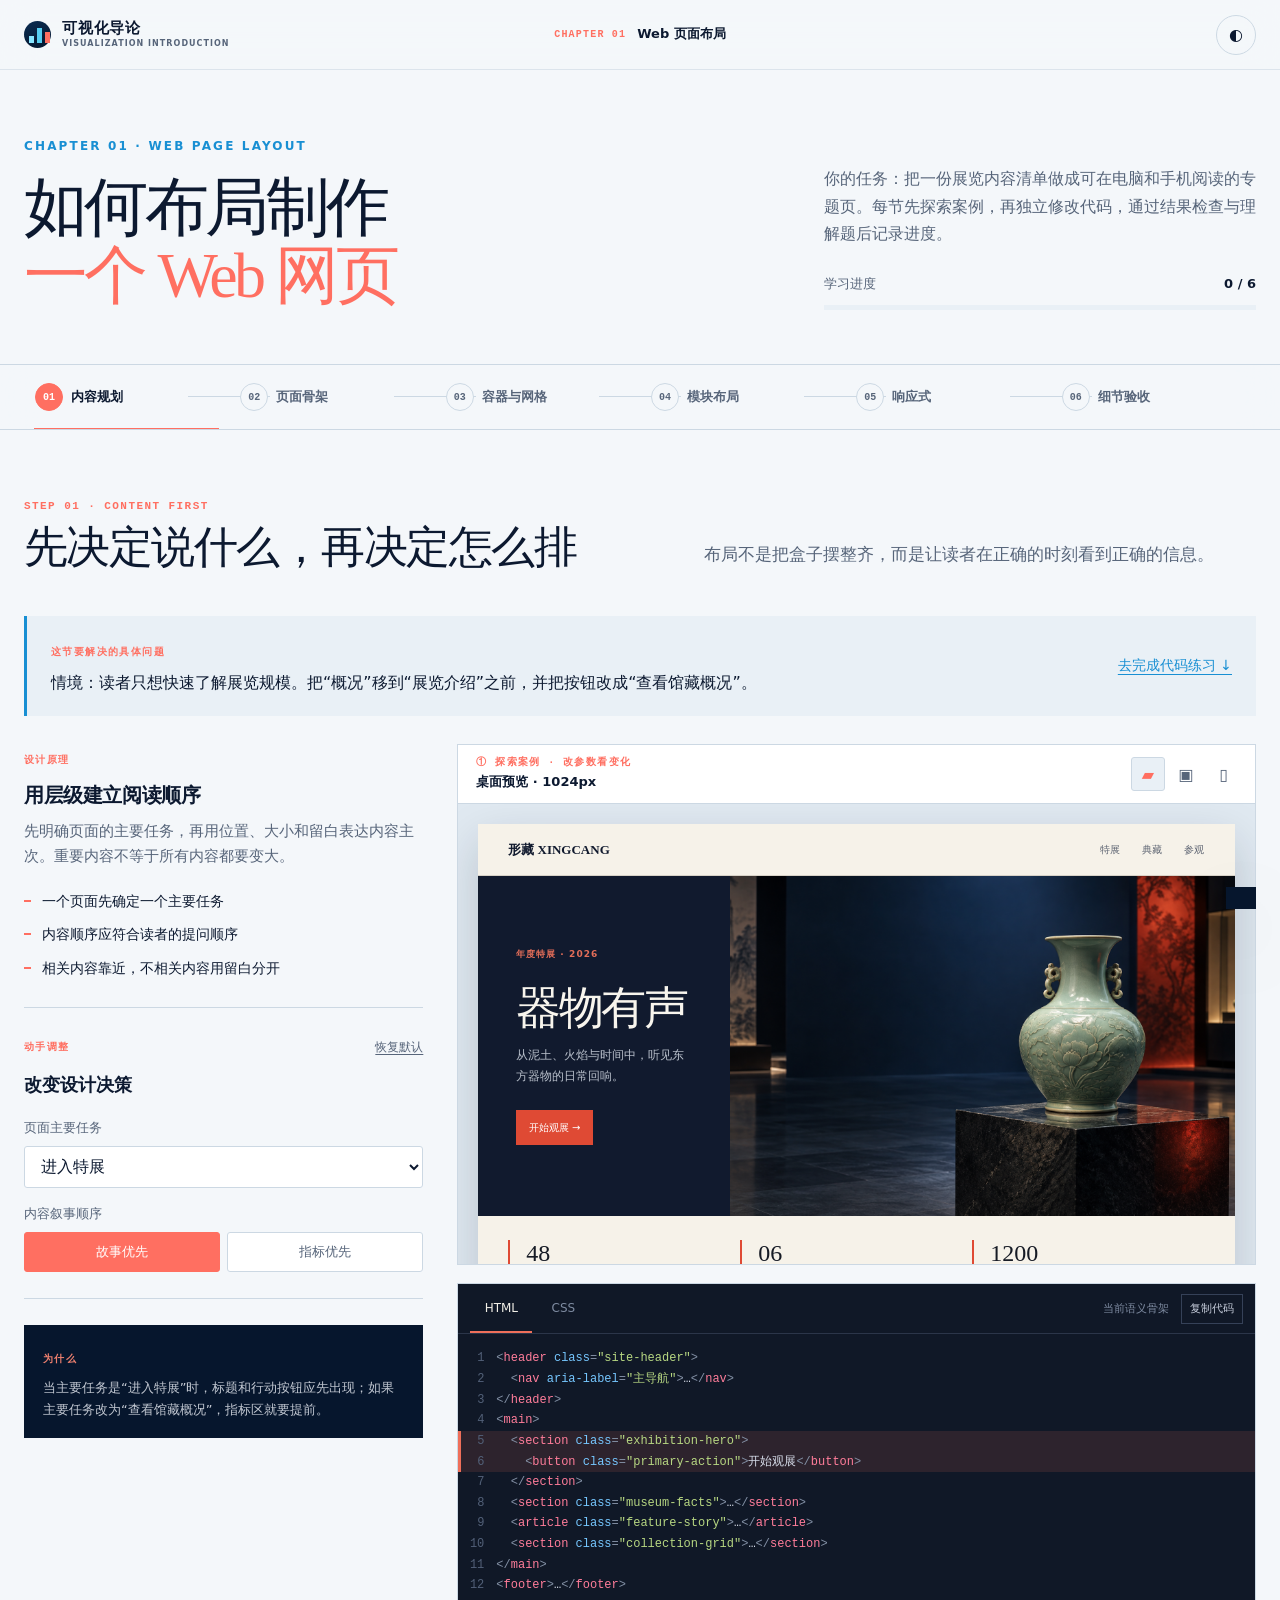
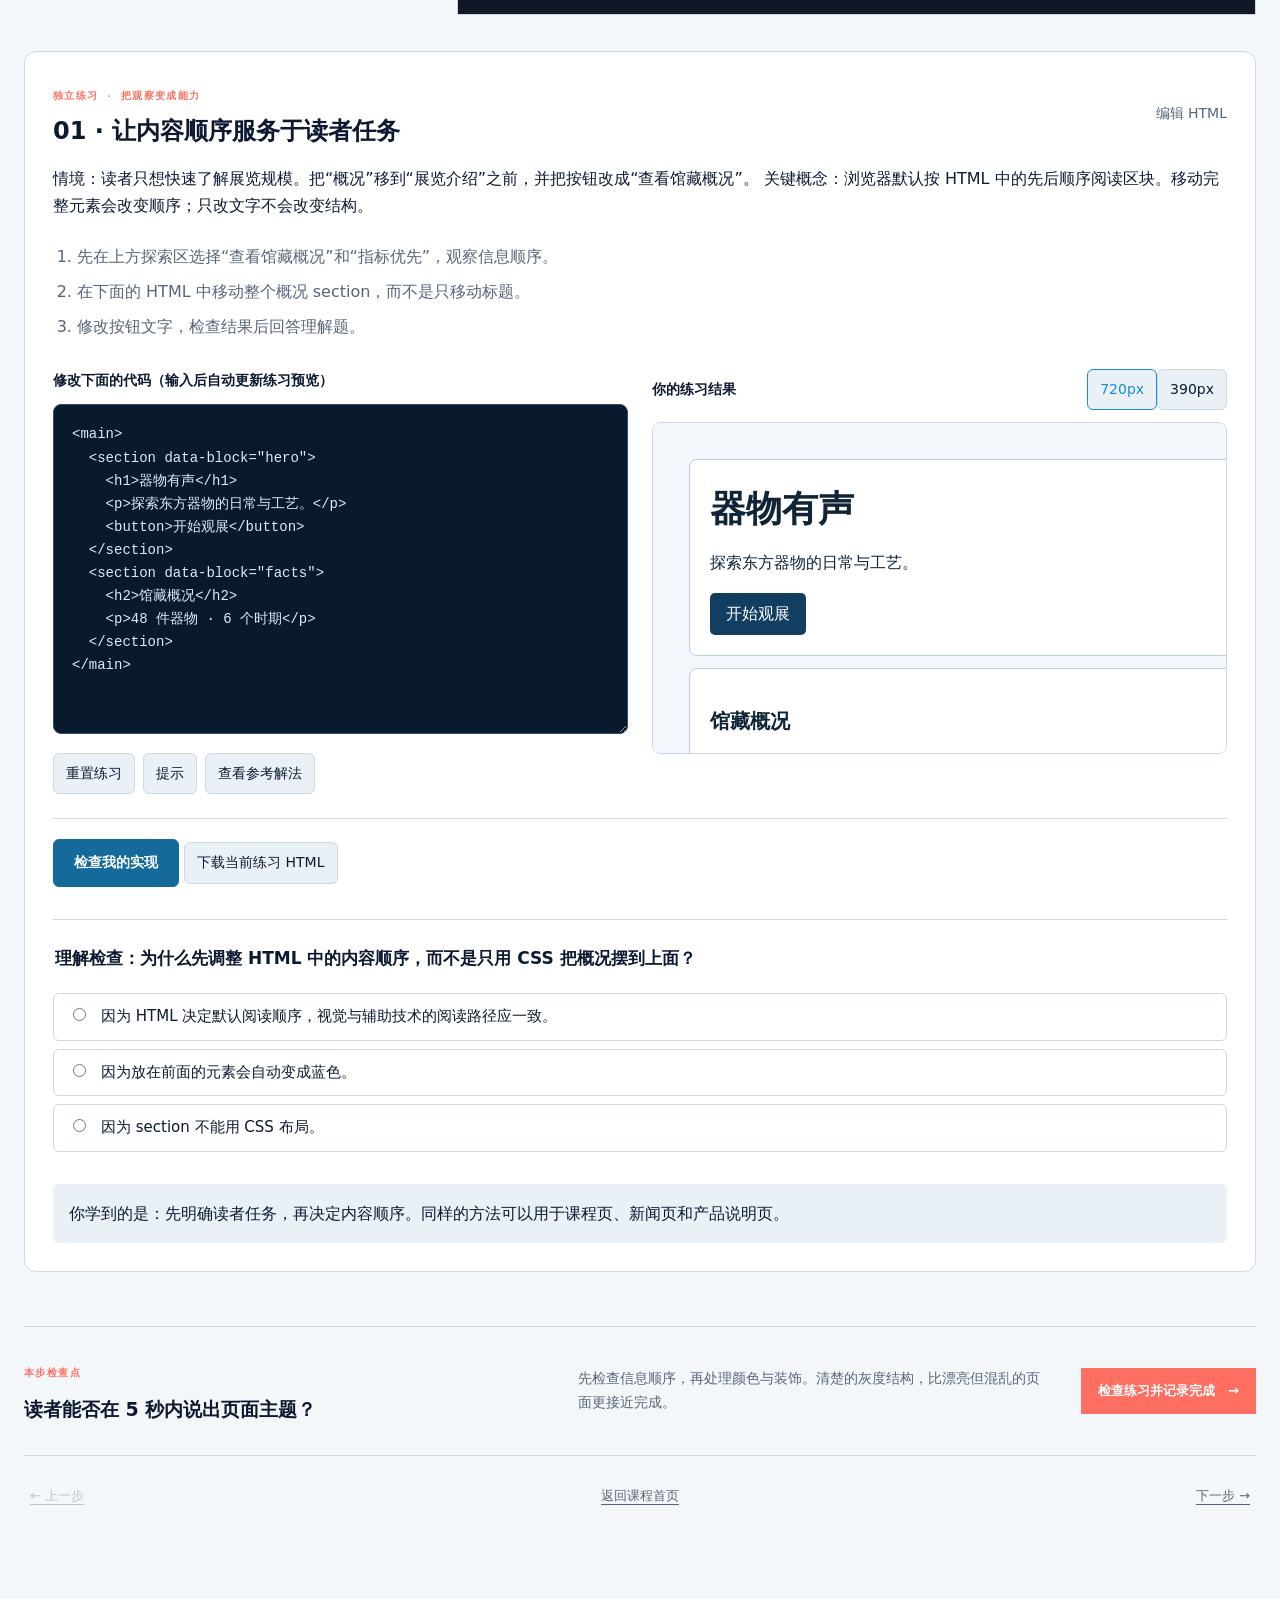
==== lesson-01/index.html @ 84c1e2d6 "Add files via upload" ====
<!doctype html>
<html lang="zh-CN">
  <head>
    <meta charset="UTF-8" />
    <meta name="viewport" content="width=device-width, initial-scale=1" />
    <meta name="description" content="第一章：通过数字博物馆特展案例学习 Web 页面布局、Grid、Flexbox 与响应式设计。" />
    <meta name="theme-color" content="#111a2e" />
    <title>第一章 · Web 页面布局｜可视化导论</title>
    <link rel="icon" type="image/svg+xml" href="data:image/svg+xml,%3Csvg xmlns='http://www.w3.org/2000/svg' viewBox='0 0 64 64'%3E%3Crect width='64' height='64' rx='14' fill='%23111a2e'/%3E%3Cpath d='M15 16h34v8H15zm0 13h15v19H15zm20 0h14v8H35zm0 11h14v8H35z' fill='%23f2eee5'/%3E%3Ccircle cx='45' cy='20' r='4' fill='%23e04d35'/%3E%3C/svg%3E" />
    <link rel="stylesheet" href="../styles.css?v=6" />
    <link rel="stylesheet" href="./styles.css?v=4" />
    <script type="module" src="./lesson.js?v=4"></script>
  </head>
  <body class="lesson-page">
    <a class="skip-link" href="#lesson-content">跳到课程内容</a>
    <header class="site-header lesson-topbar">
      <a class="wordmark" href="../" aria-label="返回可视化导论首页">
        <span class="wordmark-mark" aria-hidden="true"><i></i><i></i><i></i></span><span class="wordmark-copy"><b>可视化导论</b><small>VISUALIZATION INTRODUCTION</small></span>
      </a>
      <div class="chapter-label"><span>CHAPTER 01</span><b>Web 页面布局</b></div>
      <button class="icon-button" type="button" data-theme-toggle aria-label="切换明暗主题"><span aria-hidden="true">◐</span></button>
    </header>

    <section class="lesson-intro" aria-labelledby="lesson-title">
      <div>
        <p class="eyebrow">CHAPTER 01 · WEB PAGE LAYOUT</p>
        <h1 id="lesson-title">如何布局制作<br /><em>一个 Web 网页</em></h1>
      </div>
      <div class="intro-note">
        <p>你的任务：把一份展览内容清单做成可在电脑和手机阅读的专题页。每节先探索案例，再独立修改代码，通过结果检查与理解题后记录进度。</p>
        <div class="progress-meta"><span>学习进度</span><strong data-progress-text>0 / 6</strong></div>
        <div class="progress-track" role="progressbar" aria-label="第一章学习进度" aria-valuemin="0" aria-valuemax="6" aria-valuenow="0" data-progress-track><i></i></div>
      </div>
    </section>

    <nav class="workflow-wrap" aria-label="第一章学习流程">
      <ol class="workflow" data-workflow>
        <li><a href="#planning" data-step-link="planning"><span>01</span><b>内容规划</b><i aria-hidden="true"></i></a></li>
        <li><a href="#structure" data-step-link="structure"><span>02</span><b>页面骨架</b><i aria-hidden="true"></i></a></li>
        <li><a href="#grid" data-step-link="grid"><span>03</span><b>容器与网格</b><i aria-hidden="true"></i></a></li>
        <li><a href="#modules" data-step-link="modules"><span>04</span><b>模块布局</b><i aria-hidden="true"></i></a></li>
        <li><a href="#responsive" data-step-link="responsive"><span>05</span><b>响应式</b><i aria-hidden="true"></i></a></li>
        <li><a href="#review" data-step-link="review"><span>06</span><b>细节验收</b><i aria-hidden="true"></i></a></li>
      </ol>
    </nav>

    <main id="lesson-content" class="lesson-main">
      <header class="step-heading">
        <div><p data-step-kicker>STEP 01 · CONTENT FIRST</p><h2 data-step-title>先决定说什么，再决定怎么排</h2></div>
        <p data-step-lead>布局不是把盒子摆整齐，而是让读者在正确的时刻看到正确的信息。</p>
      </header>

      <aside class="lesson-mission"><div><span class="section-label">这节要解决的具体问题</span><p data-mission></p></div><a href="#practice">去完成代码练习 ↓</a></aside>

      <div class="learning-grid">
        <aside class="theory-column">
          <section class="theory-block" aria-labelledby="principle-title">
            <span class="section-label">设计原理</span>
            <h3 id="principle-title" data-theory-title>用层级建立阅读顺序</h3>
            <p data-theory-copy>先明确页面的主要任务，再用位置、大小和留白表达内容主次。重要内容不等于所有内容都要变大。</p>
            <ul class="principle-list" data-principles></ul>
          </section>
          <section class="control-block" aria-labelledby="controls-title">
            <div class="block-heading"><span class="section-label">动手调整</span><button type="button" class="reset-button" data-reset>恢复默认</button></div>
            <h3 id="controls-title">改变设计决策</h3>
            <div class="controls" data-controls></div>
          </section>
          <div class="insight" aria-live="polite"><span>为什么</span><p data-insight></p></div>
        </aside>

        <section class="studio-column" aria-label="案例实时工作台">
          <div class="preview-card">
            <div class="panel-toolbar">
              <div><span class="section-label">① 探索案例 · 改参数看变化</span><strong data-preview-status>桌面预览 · 1024px</strong></div>
              <div class="viewport-buttons" aria-label="预览宽度">
                <button type="button" data-viewport="desktop" aria-pressed="true" title="桌面预览">▰</button>
                <button type="button" data-viewport="tablet" aria-pressed="false" title="平板预览">▣</button>
                <button type="button" data-viewport="mobile" aria-pressed="false" title="手机预览">▯</button>
              </div>
            </div>
            <div class="preview-viewport" data-preview-viewport>
              <article class="museum-preview" data-museum-preview aria-label="形藏数字博物馆案例预览">
                <div class="guide-grid" data-grid-overlay aria-hidden="true"></div>
                <header class="museum-nav" data-region="header"><a href="#" tabindex="-1">形藏 XINGCANG</a><nav><span>特展</span><span>典藏</span><span>参观</span></nav></header>
                <section class="museum-hero" data-region="hero">
                  <div class="museum-hero-copy">
                    <small>年度特展 · 2026</small>
                    <h3>器物有声</h3>
                    <p>从泥土、火焰与时间中，听见东方器物的日常回响。</p>
                    <button type="button" tabindex="-1">开始观展 →</button>
                  </div>
                  <img src="../assets/museum-hero.png" alt="展厅中的青瓷花瓶" width="1536" height="1024" />
                </section>
                <dl class="museum-facts" data-region="facts">
                  <div><dt>48</dt><dd>精选器物</dd></div><div><dt>06</dt><dd>历史时期</dd></div><div><dt>1200</dt><dd>年工艺流变</dd></div>
                </dl>
                <section class="museum-feature" data-region="feature">
                  <div><small>CURATOR'S NOTE</small><h4>一只器物，如何保存生活的温度？</h4></div>
                  <p>观察比例、釉色和使用痕迹，器物便不再只是玻璃柜中的年代标签。</p>
                </section>
                <section class="museum-gallery" data-region="gallery">
                  <article><span>01</span><h4>青瓷：雨过天青</h4><p>以留白突出材质与轮廓。</p></article>
                  <article><span>02</span><h4>陶器：火的尺度</h4><p>从实用器到精神容器。</p></article>
                  <article><span>03</span><h4>金工：光的秩序</h4><p>细部纹样构成观看路径。</p></article>
                </section>
                <footer class="museum-footer" data-region="footer"><strong>形藏</strong><span>示例内容仅用于页面布局教学</span></footer>
              </article>
            </div>
          </div>

          <div class="code-card">
            <div class="code-toolbar">
              <div class="code-tabs" role="tablist" aria-label="代码语言">
                <button type="button" role="tab" data-code-tab="html" aria-selected="true">HTML</button>
                <button type="button" role="tab" data-code-tab="css" aria-selected="false">CSS</button>
              </div>
              <div><span data-code-note>当前结构</span><button type="button" class="copy-button" data-copy-code>复制代码</button></div>
            </div>
            <pre class="code-view" aria-label="与预览同步的关键代码"><code data-code></code></pre>
          </div>
        </section>
      </div>

      <section class="practice-lab" id="practice" aria-labelledby="practice-title">
        <header class="practice-heading"><div><span class="section-label">独立练习 · 把观察变成能力</span><h2 id="practice-title" data-practice-title></h2></div><span data-practice-language></span></header>
        <p data-practice-goal></p>
        <ol class="practice-instructions" data-practice-instructions></ol>
        <div class="practice-grid">
          <div><label class="editor-label" for="practice-editor">修改下面的代码（输入后自动更新练习预览）</label><textarea id="practice-editor" spellcheck="false" autocapitalize="off" autocomplete="off" data-practice-editor></textarea><div class="practice-actions"><button type="button" data-practice-reset>重置练习</button><button type="button" data-practice-hint>提示</button><button type="button" data-practice-answer>查看参考解法</button></div><p class="practice-hint" data-practice-hint-text hidden></p></div>
          <div><div class="exercise-preview-bar"><strong>你的练习结果</strong><div><button type="button" data-practice-width="720" aria-pressed="true">720px</button><button type="button" data-practice-width="390" aria-pressed="false">390px</button></div></div><div class="exercise-frame-scroll"><iframe title="独立练习实时预览" sandbox="allow-same-origin" data-practice-frame></iframe></div></div>
        </div>
        <div class="practice-assessment"><button type="button" class="check-practice" data-practice-check>检查我的实现</button> <button type="button" data-practice-download>下载当前练习 HTML</button><ul data-practice-results aria-live="polite"></ul></div>
        <fieldset class="understanding-question"><legend data-practice-question></legend><div data-practice-options></div><p data-practice-quiz-feedback aria-live="polite"></p></fieldset>
        <p class="practice-transfer" data-practice-transfer></p>
      </section>

      <section class="checkpoint" aria-labelledby="checkpoint-title">
        <div><span class="section-label">本步检查点</span><h3 id="checkpoint-title" data-checkpoint-title>读者能否在 5 秒内说出页面主题？</h3></div>
        <p data-checkpoint-copy>先检查信息顺序，再讨论颜色和装饰。一个清楚的灰度线框图，通常比一个混乱的精美页面更接近正确答案。</p>
        <button class="complete-step" type="button" data-complete-step><span data-complete-label>完成本步并继续</span><b aria-hidden="true">→</b></button>
      </section>

      <nav class="step-pagination" aria-label="步骤导航">
        <button type="button" data-prev-step>← 上一步</button>
        <a href="../">返回课程首页</a>
        <button type="button" data-next-step>下一步 →</button>
      </nav>
    </main>
    <div class="toast" role="status" aria-live="polite" data-toast></div>
  </body>
</html>
---- styles.css ----
:root {
  color-scheme: light;
  --ink: #0c1930;
  --ink-soft: #57657a;
  --paper: #f4f7fa;
  --surface: #ffffff;
  --surface-2: #e9f0f6;
  --line: #ccd8e3;
  --navy: #06162d;
  --red: #ff6f61;
  --jade: #5bd3f5;
  --white: #f5fbff;
  --blue: #188fd3;
  --max: 1240px;
  --shadow: 0 30px 90px rgba(4, 25, 50, .18);
}

[data-theme="dark"] {
  color-scheme: dark;
  --ink: #eef7ff;
  --ink-soft: #a7b8ca;
  --paper: #071426;
  --surface: #0d2038;
  --surface-2: #132b46;
  --line: #29445f;
  --navy: #030d1a;
}

* { box-sizing: border-box; }
html { scroll-behavior: smooth; }
body {
  margin: 0;
  min-width: 320px;
  color: var(--ink);
  background: var(--paper);
  font-family: Inter, ui-sans-serif, system-ui, -apple-system, BlinkMacSystemFont, "Segoe UI", "PingFang SC", "Microsoft YaHei", sans-serif;
  font-size: 16px;
  line-height: 1.7;
}
a { color: inherit; }
button, input, select { font: inherit; }
button, a { -webkit-tap-highlight-color: transparent; }
button:focus-visible, a:focus-visible, input:focus-visible, select:focus-visible {
  outline: 3px solid color-mix(in srgb, var(--red) 78%, white);
  outline-offset: 4px;
}
.skip-link {
  position: fixed;
  z-index: 1000;
  top: 10px;
  left: 10px;
  transform: translateY(-180%);
  padding: 9px 14px;
  border-radius: 6px;
  color: var(--ink);
  background: var(--surface);
}
.skip-link:focus { transform: translateY(0); }

.site-header {
  position: sticky;
  z-index: 100;
  top: 0;
  display: grid;
  grid-template-columns: 1fr auto 1fr;
  align-items: center;
  min-height: 70px;
  padding-inline: max(24px, calc((100vw - var(--max)) / 2));
  border-bottom: 1px solid color-mix(in srgb, var(--line) 60%, transparent);
  background: color-mix(in srgb, var(--paper) 88%, transparent);
  backdrop-filter: blur(18px);
}
.wordmark {
  display: inline-flex;
  align-items: center;
  justify-self: start;
  gap: 11px;
  font-size: 15px;
  font-weight: 760;
  text-decoration: none;
}
.wordmark-copy { display: grid; gap: 0; line-height: 1.1; }
.wordmark-copy b { font-size: 15px; letter-spacing: .05em; }
.wordmark-copy small { margin-top: 4px; color: var(--ink-soft); font-size: 8px; font-weight: 760; letter-spacing: .13em; }
.wordmark-mark {
  display: grid;
  grid-template-columns: repeat(3, 5px);
  align-items: end;
  gap: 3px;
  width: 27px;
  height: 27px;
  padding: 5px;
  border-radius: 50%;
  background: linear-gradient(155deg, #0a2d52, var(--navy));
}
.wordmark-mark i { display: block; height: 7px; background: #87e5ff; }
.wordmark-mark i:nth-child(2) { height: 15px; background: #55cdf1; }
.wordmark-mark i:nth-child(3) { height: 11px; background: var(--red); }
.site-nav { display: flex; gap: 32px; align-items: center; }
.site-nav a { color: var(--ink-soft); font-size: 14px; font-weight: 650; text-decoration: none; }
.site-nav a:hover { color: var(--red); }
.icon-button {
  display: inline-grid;
  place-items: center;
  justify-self: end;
  width: 40px;
  height: 40px;
  border: 1px solid var(--line);
  border-radius: 50%;
  color: var(--ink);
  background: transparent;
  cursor: pointer;
}
.icon-button:hover { color: var(--red); border-color: var(--red); }

.home-hero {
  position: relative;
  isolation: isolate;
  min-height: min(800px, calc(100vh - 70px));
  overflow: hidden;
  color: var(--white);
  background: var(--navy);
}
.hero-image, .hero-shade {
  position: absolute;
  inset: 0;
  z-index: -2;
  width: 100%;
  height: 100%;
  object-fit: cover;
}
.hero-image { object-position: center center; }
.hero-shade {
  z-index: -1;
  background:
    linear-gradient(90deg, rgba(3,14,29,.98) 0%, rgba(3,14,29,.9) 36%, rgba(3,14,29,.38) 63%, rgba(3,14,29,.08)),
    linear-gradient(0deg, rgba(3,14,29,.62), transparent 55%);
}
.hero-copy {
  width: min(calc(100% - 48px), var(--max));
  margin: 0 auto;
  padding: clamp(88px, 12vh, 140px) 0 100px;
}
.eyebrow { margin: 0 0 18px; color: var(--blue); font-size: 12px; font-weight: 800; letter-spacing: .18em; }
.hero-copy .eyebrow { color: #74ddff; }
.hero-copy h1 {
  max-width: 720px;
  margin: 0;
  font-family: Georgia, "Songti SC", "SimSun", serif;
  font-size: clamp(50px, 7.4vw, 96px);
  font-weight: 500;
  letter-spacing: -.065em;
  line-height: 1.03;
}
.hero-copy h1 em { color: #6edcff; font-style: normal; }
.hero-copy > p:not(.eyebrow) { max-width: 590px; margin: 28px 0 0; color: rgba(248,245,237,.76); font-size: 18px; line-height: 1.8; }
.hero-actions { display: flex; flex-wrap: wrap; align-items: center; gap: 26px; margin-top: 34px; }
.button {
  display: inline-flex;
  align-items: center;
  justify-content: center;
  gap: 28px;
  min-height: 52px;
  padding: 0 22px;
  border: 1px solid transparent;
  border-radius: 3px;
  font-size: 14px;
  font-weight: 760;
  text-decoration: none;
  transition: transform .18s ease, background .18s ease;
}
.button:hover { transform: translateY(-2px); }
.button-primary { color: #041529; background: #6edcff; }
.button-primary:hover { background: #a0eaff; }
.text-link { color: rgba(248,245,237,.85); font-size: 14px; font-weight: 650; text-underline-offset: 5px; }
.hero-index {
  position: absolute;
  right: max(24px, calc((100vw - var(--max)) / 2));
  bottom: 40px;
  display: flex;
  align-items: baseline;
  gap: 11px;
  color: rgba(248,245,237,.78);
}
.hero-index span { color: #74ddff; font: 650 37px/1 ui-sans-serif, system-ui, sans-serif; letter-spacing: -.05em; }
.hero-index b { font-size: 10px; letter-spacing: .2em; }

.shell { width: min(calc(100% - 48px), var(--max)); margin-inline: auto; }
.course-intro {
  display: grid;
  grid-template-columns: 90px .95fr 1.05fr;
  gap: clamp(30px, 5vw, 80px);
  align-items: start;
  padding: 116px 0;
}
.intro-number { color: color-mix(in srgb, var(--blue) 35%, var(--line)); font: 500 64px/1 Georgia, serif; }
.intro-heading h2 {
  margin: 0;
  font-family: Georgia, "Songti SC", "SimSun", serif;
  font-size: clamp(34px, 4.2vw, 56px);
  font-weight: 500;
  letter-spacing: -.045em;
  line-height: 1.14;
}
.intro-copy > p { max-width: 590px; margin: 39px 0 0; color: var(--ink-soft); font-size: 17px; }
.intro-tags { display: flex; flex-wrap: wrap; gap: 8px; margin-top: 28px; }
.intro-tags span { padding: 7px 12px; border: 1px solid var(--line); border-radius: 100px; color: var(--ink-soft); font-size: 12px; font-weight: 700; }
.chapter-section { padding: 112px 0 124px; background: color-mix(in srgb, var(--surface-2) 72%, var(--paper)); }
.section-intro { display: grid; grid-template-columns: 1fr 1fr; gap: 60px; align-items: end; margin-bottom: 46px; }
.section-intro .eyebrow { grid-column: 1 / -1; margin-bottom: -30px; }
.section-intro h2, .outcomes h2 {
  margin: 0;
  font-family: Georgia, "Songti SC", serif;
  font-size: clamp(38px, 5vw, 64px);
  font-weight: 500;
  letter-spacing: -.05em;
  line-height: 1.12;
}
.section-intro h2 em { color: var(--blue); font-style: normal; }
.section-intro > p:last-child { max-width: 480px; margin: 0 0 6px; color: var(--ink-soft); font-size: 17px; }
.chapter-stage {
  display: grid;
  grid-template-columns: .8fr 1.2fr;
  min-height: 610px;
  overflow: hidden;
  color: var(--white);
  background:
    radial-gradient(circle at 11% 12%, rgba(91,211,245,.12), transparent 28%),
    var(--navy);
  text-decoration: none;
  box-shadow: var(--shadow);
}
.stage-copy { display: flex; flex-direction: column; padding: clamp(32px, 5vw, 62px); }
.stage-meta { display: flex; justify-content: space-between; gap: 20px; color: #9ea8b9; font-size: 11px; font-weight: 780; letter-spacing: .15em; }
.live-dot { color: #87e5ff; letter-spacing: .05em; }
.live-dot::before { display: inline-block; width: 6px; height: 6px; margin-right: 7px; border-radius: 50%; background: #62dafb; box-shadow: 0 0 0 4px rgba(98,218,251,.12); content: ""; }
.case-label { margin: 46px 0 0 !important; color: #ff9688 !important; font-size: 12px; font-weight: 760; letter-spacing: .08em; }
.stage-copy h3 { max-width: 510px; margin: 11px 0 18px; font: 500 clamp(38px, 4vw, 60px)/1.08 Georgia, "Songti SC", serif; letter-spacing: -.04em; }
.stage-copy > p { max-width: 500px; margin: 0; color: #aeb6c4; }
.route-list { display: grid; grid-template-columns: repeat(2, 1fr); gap: 0 22px; margin: 34px 0; padding: 0; border-top: 1px solid rgba(255,255,255,.13); list-style: none; }
.route-list li { display: flex; gap: 12px; padding: 10px 0; border-bottom: 1px solid rgba(255,255,255,.13); color: #d6d9df; font-size: 13px; }
.route-list span { color: #68dafa; font: 700 11px ui-monospace, monospace; }
.stage-cta { display: inline-flex; align-items: center; gap: 14px; margin-top: auto; color: #f2eee5; font-size: 14px; font-weight: 760; }
.stage-cta b { color: #68dafa; font-size: 20px; transition: transform .18s ease; }
.chapter-stage:hover .stage-cta b { transform: translate(3px, -3px); }
.browser-art {
  position: relative;
  align-self: center;
  min-width: 0;
  margin: 44px 44px 44px 0;
  overflow: hidden;
  border: 1px solid rgba(255,255,255,.16);
  border-radius: 12px;
  background: #f4f0e8;
  box-shadow: 0 26px 60px rgba(0,0,0,.28);
  transform: rotate(1deg);
}
.browser-bar { display: flex; align-items: center; gap: 6px; height: 36px; padding: 0 13px; color: #6b7280; background: #e2ddd2; font-size: 10px; }
.browser-bar i { width: 7px; height: 7px; border-radius: 50%; background: #c5beb1; }
.browser-bar i:first-child { background: #df6a57; }
.browser-bar span { margin-left: 7px; }
.mini-page { padding: 20px; color: #121827; }
.mini-nav { display: flex; align-items: center; gap: 13px; height: 25px; }
.mini-nav b { margin-right: auto; font: 600 16px Georgia, serif; }
.mini-nav span { width: 35px; height: 4px; background: #c9c4bb; }
.mini-hero { display: grid; grid-template-columns: .92fr 1.08fr; min-height: 245px; margin-top: 18px; background: #111a2e; }
.mini-hero > div { display: flex; flex-direction: column; padding: 28px 22px; }
.mini-hero small { color: #df6a57; font-size: 8px; letter-spacing: .13em; }
.mini-hero strong { margin: 18px 0; color: #f4f0e8; font: 500 34px/1 Georgia, serif; }
.mini-hero span { width: 74%; height: 5px; margin-bottom: 7px; background: #566075; }
.mini-hero span:last-child { width: 55%; }
.mini-hero img { width: 100%; height: 100%; object-fit: cover; object-position: 64% center; }
.mini-metrics, .mini-grid { display: grid; grid-template-columns: repeat(3, 1fr); gap: 10px; margin-top: 14px; }
.mini-metrics i { height: 38px; border-left: 2px solid #df4a34; background: #e5e0d6; }
.mini-grid i { height: 90px; background: #d6d0c4; }
.mini-grid i:nth-child(2) { background: #89a99a; }
.mini-grid i:nth-child(3) { background: #c8a874; }
.grid-overlay { position: absolute; inset: 36px 0 0; display: grid; grid-template-columns: repeat(6, 1fr); gap: 10px; padding: 0 20px; pointer-events: none; opacity: .16; }
.grid-overlay i { border-inline: 1px solid var(--red); background: rgba(223,74,52,.08); }
.case-badge { position: absolute; right: 16px; bottom: 14px; padding: 5px 9px; border-radius: 3px; color: #fff; background: rgba(6,22,45,.78); font-size: 8px; font-weight: 800; letter-spacing: .16em; backdrop-filter: blur(8px); }

.outcomes { display: grid; grid-template-columns: .8fr 1.2fr; gap: 80px; padding: 100px 0 124px; border-top: 1px solid var(--line); }
.outcomes-heading .eyebrow { margin-bottom: 16px; }
.outcome-list { border-top: 1px solid var(--line); }
.outcome-list article { display: grid; grid-template-columns: 50px 1fr; gap: 22px; padding: 25px 0; border-bottom: 1px solid var(--line); }
.outcome-list article > span { color: var(--red); font: 700 12px ui-monospace, monospace; }
.outcome-list h3 { margin: 0 0 5px; font-size: 19px; }
.outcome-list p { margin: 0; color: var(--ink-soft); font-size: 15px; }
.site-footer { display: grid; grid-template-columns: 1fr auto 1fr; align-items: center; gap: 30px; min-height: 120px; padding-inline: max(24px, calc((100vw - var(--max)) / 2)); color: #b7bdc8; background: var(--navy); }
.footer-mark { color: var(--white); }
.footer-mark .wordmark-copy small { color: #7f92a8; }
.site-footer p { margin: 0; font-size: 13px; }
.site-footer > div { display: flex; justify-self: end; gap: 24px; }
.site-footer > div a { font-size: 13px; text-underline-offset: 4px; }

@media (max-width: 980px) {
  .course-intro { grid-template-columns: 70px 1fr; }
  .intro-copy { grid-column: 2; }
  .chapter-stage { grid-template-columns: 1fr; }
  .browser-art { margin: 0 36px 36px; }
  .stage-copy { min-height: 530px; }
  .outcomes { grid-template-columns: 1fr; gap: 45px; }
}
@media (max-width: 720px) {
  .site-header { grid-template-columns: 1fr auto; min-height: 62px; padding-inline: 16px; }
  .site-nav { display: none; }
  .home-hero { min-height: 720px; }
  .wordmark-copy small { display: none; }
  .hero-image { object-position: 63% center; }
  .hero-shade { background: linear-gradient(90deg, rgba(3,14,29,.98), rgba(3,14,29,.68)), linear-gradient(0deg, rgba(3,14,29,.7), transparent); }
  .hero-copy, .shell { width: min(calc(100% - 32px), var(--max)); }
  .hero-copy { padding-top: 92px; }
  .hero-copy h1 { font-size: clamp(46px, 15vw, 68px); }
  .hero-copy > p:not(.eyebrow) { font-size: 16px; }
  .hero-index { right: 18px; }
  .course-intro { grid-template-columns: 1fr; gap: 22px; padding: 78px 0; }
  .intro-number { font-size: 42px; }
  .intro-copy { grid-column: auto; }
  .intro-copy > p { margin-top: 0; font-size: 16px; }
  .chapter-section { padding: 78px 0; }
  .section-intro { grid-template-columns: 1fr; gap: 18px; }
  .section-intro .eyebrow { margin-bottom: 0; }
  .stage-copy { min-height: 570px; padding: 28px 22px; }
  .stage-copy h3 { margin-top: 38px; }
  .route-list { grid-template-columns: 1fr; }
  .browser-art { margin: 0 12px 12px; transform: none; }
  .mini-page { padding: 12px; }
  .mini-hero { grid-template-columns: 1fr; }
  .mini-hero img { height: 180px; }
  .mini-metrics, .mini-grid { gap: 6px; }
  .outcomes { padding: 70px 0 86px; }
  .site-footer { grid-template-columns: 1fr; padding-block: 28px; }
  .site-footer > div { justify-self: start; }
}

/* 首页章节入口：保持为一张紧凑卡片，不在首页展开课程内容。 */
.chapter-section { padding: 42px 0; }
.chapter-stage {
  display: grid;
  grid-template-columns: 108px minmax(0, 1fr) auto;
  align-items: center;
  gap: clamp(24px, 4vw, 58px);
  min-height: 0;
  padding: 34px clamp(28px, 5vw, 60px);
  overflow: hidden;
  border: 1px solid rgba(119, 221, 250, .17);
  border-radius: 12px;
  box-shadow: 0 18px 50px rgba(4, 25, 50, .13);
  transition: transform .2s ease, box-shadow .2s ease, border-color .2s ease;
}
.chapter-stage:hover { transform: translateY(-3px); border-color: rgba(119, 221, 250, .38); box-shadow: 0 24px 62px rgba(4, 25, 50, .2); }
.chapter-number { color: #65dafb; font: 500 62px/1 Georgia, serif; letter-spacing: -.06em; }
.chapter-summary { min-width: 0; }
.chapter-summary .stage-meta { display: block; margin-bottom: 6px; color: #7f92a8; font-size: 11px; }
.chapter-summary h2 { margin: 0; color: var(--white); font: 500 clamp(26px, 3vw, 38px)/1.15 Georgia, "Songti SC", serif; letter-spacing: -.035em; }
.chapter-summary p { margin: 7px 0 0; color: #aebaca; font-size: 14px; }
.chapter-stage .stage-cta { flex-shrink: 0; margin: 0; padding: 11px 0 11px 22px; white-space: nowrap; }

@media (max-width: 720px) {
  .chapter-section { padding: 24px 0 48px; }
  .chapter-stage { grid-template-columns: 58px minmax(0, 1fr); gap: 18px; padding: 24px 20px; }
  .chapter-number { align-self: start; font-size: 40px; }
  .chapter-summary h2 { font-size: 27px; }
  .chapter-summary p { font-size: 14px; line-height: 1.6; }
  .chapter-stage .stage-cta { grid-column: 2; justify-self: start; padding: 0; }
}
/* Course portal: compact introduction and immediately visible directory. */
.home-page .site-header { grid-template-columns:1fr auto; }
.home-hero { display: grid; grid-template-columns: minmax(0,1fr) 320px; align-items: center; gap: 56px; width: min(calc(100% - 48px),var(--max)); min-height: 0; margin: 0 auto; padding: 48px 0; color: var(--ink); background: transparent; overflow: visible; }
.home-hero .hero-image { position: static; grid-column: 2; grid-row: 1; z-index: auto; width: 320px; height: 190px; border-radius: 12px; object-fit: cover; }
.home-hero .hero-shade,.home-hero .hero-index { display: none; }
.home-hero .hero-copy { grid-column: 1; grid-row: 1; width: auto; margin: 0; padding: 0; }
.home-hero .hero-copy .eyebrow { color: var(--blue); margin-bottom: 12px; }
.home-hero .hero-copy h1 { font: 750 clamp(32px,4vw,48px)/1.2 system-ui,sans-serif; letter-spacing: -.03em; }
.home-hero .hero-copy > p:not(.eyebrow) { margin-top: 16px; max-width: 620px; color: var(--ink-soft); font-size: 17px; }
.course-meta { display: flex; flex-wrap: wrap; gap: 20px; margin-top: 18px; color: var(--ink-soft); font-size: 13px; }
.chapter-section { padding: 30px 0 40px; background: transparent; }
.directory-heading { display:flex; align-items:baseline; justify-content:space-between; gap:16px; margin-bottom:16px; }
.directory-heading h2 { margin:0; font-size:22px; }
.directory-heading span { color:var(--ink-soft); font-size:14px; }
.chapter-stage { padding-block:26px; box-shadow:none; }
.outcomes { padding:48px 0 64px; border-top:0; gap:48px; }
.outcomes h2 { font:650 30px/1.35 system-ui,sans-serif; letter-spacing:-.03em; }
@media(max-width:720px) {
  .home-hero { width:calc(100% - 32px); grid-template-columns:1fr; gap:24px; padding:32px 0 18px; }
  .home-hero .hero-image { display:none; }
  .home-hero .hero-copy { grid-column:1; }
  .chapter-section { padding:24px 0 32px; }
  .directory-heading { align-items:start; }
  .directory-heading span { font-size:12px; }
}
@media (prefers-reduced-motion: reduce) {
  html { scroll-behavior: auto; }
  *, *::before, *::after { animation-duration: .01ms !important; animation-iteration-count: 1 !important; transition-duration: .01ms !important; }
}
---- lesson-01/styles.css ----
.lesson-page { background: var(--paper); }
.lesson-mission,.practice-lab { scroll-margin-top:150px; }
.lesson-mission { display:flex; align-items:center; justify-content:space-between; gap:24px; padding:20px 24px; margin:0 0 28px; border-left:3px solid var(--blue); background:var(--surface-2); }
.lesson-mission p { margin:6px 0 0; max-width:850px; font-size:16px; }
.lesson-mission a { flex-shrink:0; color:var(--blue); font-size:14px; text-underline-offset:4px; }
.practice-lab { margin-top:36px; padding:28px; border:1px solid var(--line); border-radius:12px; background:var(--surface); scroll-margin-top:155px; }
.practice-heading { display:flex; align-items:center; justify-content:space-between; gap:20px; }
.practice-heading h2 { margin:8px 0 0; font-size:24px; line-height:1.4; }
.practice-heading > span { color:var(--ink-soft); font-size:14px; white-space:nowrap; }
.practice-lab > p { font-size:16px; }
.practice-instructions { margin:20px 0 24px; padding-left:24px; color:var(--ink-soft); }
.practice-instructions li { padding:4px 0; }
.practice-grid { display:grid; grid-template-columns:minmax(0,1fr) minmax(0,1fr); gap:24px; }
.practice-grid > div { min-width:0; }
.editor-label { display:block; margin-bottom:12px; font-size:14px; font-weight:650; }
#practice-editor { width:100%; min-height:330px; resize:vertical; padding:18px; border:1px solid #344c68; border-radius:8px; background:#091a2e; color:#d9edff; font:14px/1.65 ui-monospace,Consolas,monospace; tab-size:2; }
.practice-actions { display:flex; flex-wrap:wrap; gap:8px; margin-top:10px; }
.practice-lab button { padding:8px 12px; border:1px solid var(--line); border-radius:6px; background:var(--surface-2); color:var(--ink); font-size:14px; cursor:pointer; }
.practice-lab button:hover { border-color:var(--blue); }
.practice-hint { padding:14px; background:var(--surface-2); font:14px/1.7 ui-monospace,Consolas,monospace; white-space:pre-wrap; overflow-wrap:anywhere; }
.exercise-preview-bar { display:flex; justify-content:space-between; align-items:center; gap:10px; margin-bottom:12px; font-size:14px; }
.exercise-preview-bar button[aria-pressed=true] { color:var(--blue); border-color:var(--blue); }
.exercise-frame-scroll { max-width:100%; overflow-x:auto; border:1px solid var(--line); border-radius:8px; background:#e4ecf3; }
.exercise-frame-scroll iframe { display:block; width:720px; height:330px; border:0; }
.practice-assessment { margin-top:24px; border-block:1px solid var(--line); padding:20px 0; }
.practice-lab .check-practice { background:#146b9b; color:white; border-color:#146b9b; font-weight:700; padding:11px 20px; }
.practice-assessment ul { margin:12px 0 0; padding-left:20px; font-size:14px; }
.feedback-pass { color:#167346; }
.feedback-fail { color:#b04430; }
[data-theme=dark] .feedback-pass { color:#70d7a7; }
[data-theme=dark] .feedback-fail { color:#ffab94; }
.understanding-question { margin:24px 0 0; padding:0; border:0; }
.understanding-question legend { margin-bottom:12px; font-size:17px; font-weight:650; }
.understanding-question label { display:flex; align-items:baseline; gap:12px; padding:10px 14px; margin:8px 0; border:1px solid var(--line); border-radius:6px; font-size:15px; cursor:pointer; }
.understanding-question input { flex-shrink:0; accent-color:var(--blue); }
.practice-transfer { margin-bottom:0; padding:16px; background:var(--surface-2); border-radius:6px; }
@media(max-width:850px) { .practice-grid { grid-template-columns:1fr; } .practice-lab { padding:20px 16px; } .lesson-mission { flex-direction:column; align-items:start; } }
.lesson-topbar { grid-template-columns: 1fr auto 1fr; }
.chapter-label { display: flex; align-items: center; gap: 11px; color: var(--ink-soft); font-size: 13px; }
.chapter-label span { color: var(--red); font: 750 10px ui-monospace, monospace; letter-spacing: .12em; }
.chapter-label b { color: var(--ink); }

.lesson-intro {
  display: grid;
  grid-template-columns: minmax(0, 1.25fr) minmax(300px, .75fr);
  gap: 80px;
  align-items: end;
  width: min(calc(100% - 48px), var(--max));
  margin: 0 auto;
  padding: 66px 0 54px;
}
.lesson-intro h1 {
  margin: 0;
  font-family: Georgia, "Songti SC", serif;
  font-size: clamp(42px, 5vw, 66px);
  font-weight: 500;
  letter-spacing: -.055em;
  line-height: 1.06;
}
.lesson-intro h1 em { color: var(--red); font-style: normal; }
.intro-note > p { margin: 0 0 26px; color: var(--ink-soft); font-size: 16px; }
.progress-meta { display: flex; justify-content: space-between; color: var(--ink-soft); font-size: 13px; }
.progress-meta strong { color: var(--ink); }
.progress-track { height: 5px; margin-top: 10px; overflow: hidden; background: var(--surface-2); }
.progress-track i { display: block; width: 0; height: 100%; background: var(--red); transition: width .25s ease; }

.workflow-wrap {
  position: sticky;
  z-index: 90;
  top: 70px;
  overflow-x: auto;
  border-block: 1px solid var(--line);
  background: color-mix(in srgb, var(--paper) 92%, transparent);
  backdrop-filter: blur(18px);
  scrollbar-width: thin;
}
.workflow {
  display: grid;
  grid-template-columns: repeat(6, minmax(145px, 1fr));
  width: min(calc(100% - 48px), var(--max));
  min-width: 870px;
  margin: 0 auto;
  padding: 0;
  list-style: none;
}
.workflow li { position: relative; }
.workflow li:not(:last-child)::after { position: absolute; z-index: -1; top: 31px; right: -20%; width: 40%; border-top: 1px solid var(--line); content: ""; }
.workflow a {
  position: relative;
  display: grid;
  grid-template-columns: 28px 1fr;
  gap: 8px;
  align-items: center;
  min-height: 64px;
  padding: 0 11px;
  color: var(--ink-soft);
  text-decoration: none;
}
.workflow a span { display: grid; place-items: center; width: 28px; height: 28px; border: 1px solid var(--line); border-radius: 50%; font: 700 10px ui-monospace, monospace; background: var(--paper); }
.workflow a b { font-size: 13px; font-weight: 680; white-space: nowrap; }
.workflow a i { position: absolute; inset: auto 10px -1px; height: 2px; background: transparent; }
.workflow a:hover { color: var(--red); }
.workflow a[aria-current="step"] { color: var(--ink); }
.workflow a[aria-current="step"] span { color: white; border-color: var(--red); background: var(--red); }
.workflow a[aria-current="step"] i { background: var(--red); }
.workflow a.is-complete span { color: white; border-color: var(--jade); background: var(--jade); }

.lesson-main { width: min(calc(100% - 48px), var(--max)); margin: 0 auto; padding: 70px 0 90px; }
.step-heading { display: grid; grid-template-columns: 1.05fr .95fr; gap: 70px; align-items: end; margin-bottom: 42px; }
.step-heading > div > p { margin: 0 0 10px; color: var(--red); font: 760 11px ui-monospace, monospace; letter-spacing: .13em; }
.step-heading h2 { max-width: 650px; margin: 0; font: 500 clamp(28px, 3.5vw, 44px)/1.18 Georgia, "Songti SC", serif; letter-spacing: -.035em; }
.step-heading > p { max-width: 520px; margin: 0 0 5px; color: var(--ink-soft); font-size: 17px; }

.learning-grid { display: grid; grid-template-columns: minmax(270px, 4fr) minmax(0, 8fr); gap: 34px; align-items: start; }
.theory-column { position: sticky; top: 154px; display: grid; gap: 26px; }
.theory-block, .control-block { padding-bottom: 26px; border-bottom: 1px solid var(--line); }
.section-label { color: var(--red); font: 760 10px ui-monospace, monospace; letter-spacing: .14em; text-transform: uppercase; }
.theory-block h3 { margin: 10px 0 10px; font-size: 20px; letter-spacing: -.02em; line-height: 1.35; }
.control-block h3 { margin: 10px 0 16px; font-size: 18px; }
.theory-block > p { margin: 0; color: var(--ink-soft); font-size: 15px; }
.principle-list { display: grid; gap: 10px; margin: 20px 0 0; padding: 0; list-style: none; }
.principle-list li { position: relative; padding-left: 18px; color: var(--ink); font-size: 14px; }
.principle-list li::before { position: absolute; top: .72em; left: 0; width: 7px; border-top: 2px solid var(--red); content: ""; }
.block-heading { display: flex; align-items: center; justify-content: space-between; gap: 12px; }
.reset-button { padding: 3px 0; border: 0; color: var(--ink-soft); background: transparent; cursor: pointer; font-size: 12px; text-decoration: underline; text-underline-offset: 3px; }
.controls { display: grid; gap: 15px; }
.control { display: grid; gap: 7px; }
.control > span, .control-row > span { display: flex; justify-content: space-between; color: var(--ink-soft); font-size: 13px; }
.control output { color: var(--ink); font-weight: 720; }
.control select {
  width: 100%;
  min-height: 42px;
  padding: 0 35px 0 12px;
  border: 1px solid var(--line);
  border-radius: 3px;
  color: var(--ink);
  background: var(--surface);
}
.control input[type="range"] { width: 100%; accent-color: var(--red); }
.choice-group { display: grid; grid-template-columns: repeat(2, 1fr); gap: 7px; }
.choice-group.three { grid-template-columns: repeat(3, 1fr); }
.choice-group button {
  min-height: 40px;
  padding: 6px 8px;
  border: 1px solid var(--line);
  border-radius: 3px;
  color: var(--ink-soft);
  background: var(--surface);
  cursor: pointer;
  font-size: 13px;
}
.choice-group button[aria-pressed="true"] { color: white; border-color: var(--red); background: var(--red); }
.toggle { display: flex; align-items: center; justify-content: space-between; gap: 15px; color: var(--ink); font-size: 14px; }
.toggle input { width: 38px; height: 20px; accent-color: var(--red); }
.insight { padding: 18px 19px; color: #f3eee5; background: var(--navy); }
.insight span { color: #ee806f; font: 760 10px ui-monospace, monospace; letter-spacing: .13em; }
.insight p { margin: 7px 0 0; color: #c1c7d1; font-size: 13px; line-height: 1.65; }

.studio-column { min-width: 0; display: grid; gap: 18px; }
.preview-card, .code-card { min-width: 0; border: 1px solid var(--line); background: var(--surface); }
.panel-toolbar {
  display: flex;
  justify-content: space-between;
  align-items: center;
  min-height: 58px;
  padding: 10px 14px 10px 18px;
  border-bottom: 1px solid var(--line);
}
.panel-toolbar > div:first-child { display: grid; gap: 2px; }
.panel-toolbar strong { color: var(--ink); font-size: 13px; }
.viewport-buttons { display: flex; gap: 4px; }
.viewport-buttons button {
  display: grid;
  place-items: center;
  width: 34px;
  height: 34px;
  border: 1px solid transparent;
  border-radius: 3px;
  color: var(--ink-soft);
  background: transparent;
  cursor: pointer;
}
.viewport-buttons button[aria-pressed="true"] { color: var(--red); border-color: var(--line); background: var(--surface-2); }
.preview-viewport { display: flex; align-items:flex-start; justify-content: center; overflow: auto; height:460px; min-height:0; padding: 20px; background: #e0e9f1; transition: padding .2s ease; }
.museum-preview {
  --case-max: 1040px;
  --case-gap: 22px;
  --case-cols: 12;
  --hero-left: 5fr;
  --hero-right: 7fr;
  --card-cols: 3;
  --case-title: 2.8rem;
  position: relative;
  align-self: flex-start;
  width: min(100%, var(--case-max));
  min-width: 320px;
  overflow: hidden;
  color: #161b25;
  background: #f6f2e9;
  box-shadow: 0 18px 44px rgba(17,26,46,.18);
  transition: width .25s ease, filter .2s ease;
  font-family: Inter, system-ui, sans-serif;
  container-type: inline-size;
  display: flex;
  flex-direction: column;
}
.museum-preview * { box-sizing: border-box; }
.museum-preview button { font: inherit; }
.museum-nav {
  display: flex;
  align-items: center;
  min-height: 52px;
  padding: 0 clamp(16px, 4cqw, 42px);
  border-bottom: 1px solid #d8d2c7;
}
.museum-nav > a { margin-right: auto; color: #111a2e; font: 600 13px Georgia, serif; text-decoration: none; }
.museum-nav nav { display: flex; gap: 22px; color: #5d6472; font-size: 10px; }
.museum-hero { display: grid; grid-template-columns: var(--hero-left) var(--hero-right); min-height: 340px; color: #f8f5ed; background: #111a2e; }
.museum-hero-copy { display: flex; flex-direction: column; justify-content: center; padding: clamp(24px, 5cqw, 56px); }
.museum-hero small { color: #e46e59; font-size: 9px; font-weight: 700; letter-spacing: .12em; }
.museum-hero h3 { margin: 24px 0 14px; font: 500 var(--case-title)/1 Georgia, "Songti SC", serif; letter-spacing: -.05em; }
.museum-hero p { max-width: var(--copy-width, 34ch); margin: 0; color: #b9c0cb; font-size: 12px; line-height: 1.7; }
.museum-hero button { align-self: flex-start; margin-top: 24px; padding: 9px 13px; border: 0; color: white; background: #df4a34; font-size: 10px; }
.museum-hero img { width: 100%; height: 100%; min-height: 270px; object-fit: cover; object-position: 62% center; }
.museum-facts { display: grid; grid-template-columns: repeat(3, 1fr); margin: 0 clamp(16px, 4cqw, 42px); padding: 24px 0; border-bottom: 1px solid #d8d2c7; }
.museum-facts div { display: grid; padding-left: 16px; border-left: 2px solid #df4a34; }
.museum-facts dt { font: 500 24px Georgia, serif; }
.museum-facts dd { margin: 0; color: #6b7079; font-size: 9px; }
.museum-feature {
  display: grid;
  grid-template-columns: repeat(var(--case-cols), 1fr);
  gap: var(--case-gap);
  padding: 36px clamp(16px, 4cqw, 42px);
}
.museum-feature > div { grid-column: span 7; }
.museum-feature > p { grid-column: 9 / -1; align-self: end; margin: 0; color: #626873; font-size: 11px; line-height: 1.7; }
.museum-feature small { color: #df4a34; font-size: 8px; letter-spacing: .15em; }
.museum-feature h3, .museum-feature h4 { margin: 10px 0 0; font: 500 25px/1.25 Georgia, "Songti SC", serif; }
.museum-gallery { display: grid; grid-template-columns: repeat(var(--card-cols), 1fr); gap: var(--case-gap); padding: 0 clamp(16px, 4cqw, 42px) 42px; }
.museum-gallery article { min-height: 150px; padding: 18px; color: #f7f3ea; background: #1a2741; }
.museum-gallery article:nth-child(2) { color: #15202d; background: #9bb4a8; }
.museum-gallery article:nth-child(3) { color: #1f2228; background: #c7a973; }
.museum-gallery span { font: 700 9px ui-monospace, monospace; opacity: .7; }
.museum-gallery h3, .museum-gallery h4 { margin: 34px 0 7px; font: 500 18px/1.2 Georgia, "Songti SC", serif; }
.museum-gallery p { margin: 0; font-size: 9px; opacity: .72; }
.museum-footer { display: flex; justify-content: space-between; padding: 18px clamp(16px, 4cqw, 42px); color: #afb7c4; background: #111a2e; font-size: 9px; }
.museum-footer strong { color: #f5f1e8; font-family: Georgia, serif; }
.guide-grid {
  position: absolute;
  z-index: 20;
  inset: 0;
  display: none;
  grid-template-columns: repeat(var(--case-cols), 1fr);
  gap: var(--case-gap);
  padding-inline: clamp(16px, 4cqw, 42px);
  pointer-events: none;
}
.guide-grid.is-visible { display: grid; }
.guide-grid i { border-inline: 1px solid rgba(223,74,52,.5); background: rgba(223,74,52,.08); }
.museum-preview.show-semantics [data-region] { position: relative; outline: 2px dashed #df4a34; outline-offset: -2px; }
.museum-preview.show-semantics [data-region]::after { position: absolute; z-index: 22; top: 3px; left: 3px; padding: 2px 5px; color: white; background: #df4a34; content: attr(data-region); font: 700 8px ui-monospace, monospace; }
.museum-preview.show-boxes [data-region] { box-shadow: inset 0 0 0 5px rgba(137,169,154,.28); }
.museum-preview.generic-structure [data-region] { outline: 2px solid #d99b32; }
.museum-preview.focus-demo .museum-hero button { outline: 3px solid #62d2ff; outline-offset: 4px; }
.museum-preview.high-contrast { filter: contrast(1.25) saturate(.9); }
.museum-preview.reduced-demo * { transition-duration: .01ms !important; animation-duration: .01ms !important; }
.museum-preview.compact .museum-feature { padding-block: 22px; }
.museum-preview.compact .museum-gallery article { min-height: 115px; }
.museum-nav { order: 0; }
.museum-hero { order: 1; }
.museum-facts { order: 2; }
.museum-feature { order: 3; }
.museum-gallery { order: 4; }
.museum-footer { order: 5; }
.museum-preview.primary-facts .museum-facts { order: 1; border-top: 5px solid #df4a34; }
.museum-preview.primary-facts .museum-hero { order: 2; }
.museum-preview.primary-exhibit .museum-hero { grid-template-columns: 4fr 8fr; }
.museum-preview.primary-overview .museum-hero button { border: 1px solid #f8f5ed; background: #111a2e; }
.museum-preview.cards-2 { --card-cols: 2; }

.preview-viewport.mode-tablet .museum-preview { width: 720px; }
.preview-viewport.mode-mobile .museum-preview { width: 390px; }
.preview-viewport.mode-mobile .museum-nav nav { display: none; }
.preview-viewport.mode-mobile .museum-hero { grid-template-columns: 1fr; }
.preview-viewport.mode-mobile .museum-hero img { height: 230px; }
.preview-viewport.mode-mobile .museum-facts { grid-template-columns: 1fr; gap: 12px; }
.preview-viewport.mode-mobile .museum-feature { grid-template-columns: 1fr; }
.preview-viewport.mode-mobile .museum-feature > div, .preview-viewport.mode-mobile .museum-feature > p { grid-column: 1; }
.preview-viewport.mode-mobile .museum-gallery { grid-template-columns: 1fr; }
.preview-viewport.mode-mobile .museum-footer { display: grid; gap: 5px; }

.code-card { overflow: hidden; background: #101827; }
.code-toolbar { display: flex; justify-content: space-between; align-items: center; min-height: 50px; padding: 0 12px; border-bottom: 1px solid #2b3549; }
.code-tabs { display: flex; align-self: stretch; }
.code-tabs button { min-width: 62px; border: 0; border-bottom: 2px solid transparent; color: #7e8ba1; background: transparent; cursor: pointer; font-size: 12px; }
.code-tabs button[aria-selected="true"] { color: #f1eee6; border-bottom-color: #ef6f5a; }
.code-toolbar > div:last-child { display: flex; align-items: center; gap: 12px; }
.code-toolbar > div:last-child > span { color: #7e8ba1; font-size: 11px; }
.copy-button { padding: 5px 8px; border: 1px solid #354158; color: #c5ccda; background: transparent; cursor: pointer; font-size: 11px; }
.code-view { overflow: auto; max-height: 330px; margin: 0; padding: 14px 0 18px; color: #d8deeb; font: 12px/1.72 ui-monospace, SFMono-Regular, Consolas, monospace; tab-size: 2; }
.code-line { display: grid; grid-template-columns: 38px 1fr; min-width: max-content; padding-right: 18px; white-space: pre; }
.code-line.is-active { background: rgba(239,111,90,.13); box-shadow: inset 3px 0 #ef6f5a; }
.line-no { color: #526078; text-align: right; padding-right: 12px; user-select: none; }
.tok-tag, .tok-selector, .tok-keyword { color: #ff7d9a; }
.tok-attr, .tok-property { color: #76c7ff; }
.tok-string, .tok-value { color: #b7d782; }
.tok-number { color: #e8bd72; }
.tok-comment { color: #68768e; font-style: italic; }
.tok-punc { color: #8491a6; }

.checkpoint { display: grid; grid-template-columns: 1fr .9fr auto; gap: 40px; align-items: center; margin-top: 54px; padding: 30px 0; border-block: 1px solid var(--line); }
.checkpoint h3 { margin: 9px 0 0; font-size: 19px; }
.checkpoint > p { margin: 0; color: var(--ink-soft); font-size: 14px; }
.complete-step { min-height: 46px; padding: 0 17px; border: 0; color: white; background: var(--red); cursor: pointer; font-weight: 700; font-size: 13px; }
.complete-step b { margin-left: 13px; }
.complete-step.is-complete { background: var(--jade); }
.step-pagination { display: flex; justify-content: space-between; align-items: center; margin-top: 28px; }
.step-pagination a, .step-pagination button { border: 0; color: var(--ink-soft); background: transparent; cursor: pointer; font-size: 13px; text-decoration: underline; text-underline-offset: 4px; }
.step-pagination button:disabled { opacity: .35; cursor: not-allowed; }
.toast { position: fixed; z-index: 200; right: 24px; bottom: 24px; transform: translateY(150%); padding: 11px 15px; color: white; background: var(--navy); box-shadow: var(--shadow); font-size: 13px; transition: transform .2s ease; }
.toast.is-visible { transform: translateY(0); }

@container (max-width: 560px) {
  .museum-nav nav { display: none; }
  .museum-hero { grid-template-columns: 1fr; }
  .museum-hero img { height: 230px; }
  .museum-feature { grid-template-columns: 1fr; }
  .museum-feature > div, .museum-feature > p { grid-column: 1; }
  .museum-gallery { grid-template-columns: 1fr; }
}

@media (max-width: 1020px) {
  .lesson-intro { grid-template-columns: 1fr; gap: 24px; }
  .intro-note { max-width: 680px; }
  .learning-grid { grid-template-columns: 1fr; }
  .theory-column { position: static; grid-template-columns: 1fr 1fr; }
  .insight { grid-column: 1 / -1; }
  .checkpoint { grid-template-columns: 1fr 1fr; }
  .complete-step { grid-column: 1 / -1; justify-self: start; }
}
@media (max-width: 720px) {
  .lesson-topbar { grid-template-columns: 1fr auto; }
  .chapter-label { display: none; }
  .lesson-intro, .lesson-main { width: min(calc(100% - 32px), var(--max)); }
  .lesson-intro { padding: 46px 0 38px; }
  .lesson-intro h1 { font-size: clamp(38px, 12vw, 54px); }
  .workflow-wrap { top: 62px; }
  .workflow { width: max-content; min-width: 0; grid-template-columns: repeat(6, 132px); padding-inline: 9px; }
  .workflow a { min-height: 58px; padding-inline: 7px; }
  .lesson-main { padding-top: 46px; }
  .step-heading { grid-template-columns: 1fr; gap: 16px; }
  .step-heading > p { font-size: 16px; }
  .theory-column { grid-template-columns: 1fr; }
  .insight { grid-column: auto; }
  .preview-viewport { height:400px; min-height:0; padding: 10px; }
  .panel-toolbar { align-items: flex-start; }
  .panel-toolbar .section-label { display: none; }
  .museum-preview { min-width: 290px; }
  .code-toolbar > div:last-child > span { display: none; }
  .checkpoint { grid-template-columns: 1fr; gap: 18px; }
  .complete-step { grid-column: auto; }
}
@media (prefers-reduced-motion: reduce) {
  .museum-preview, .progress-track i, .toast { transition: none; }
}
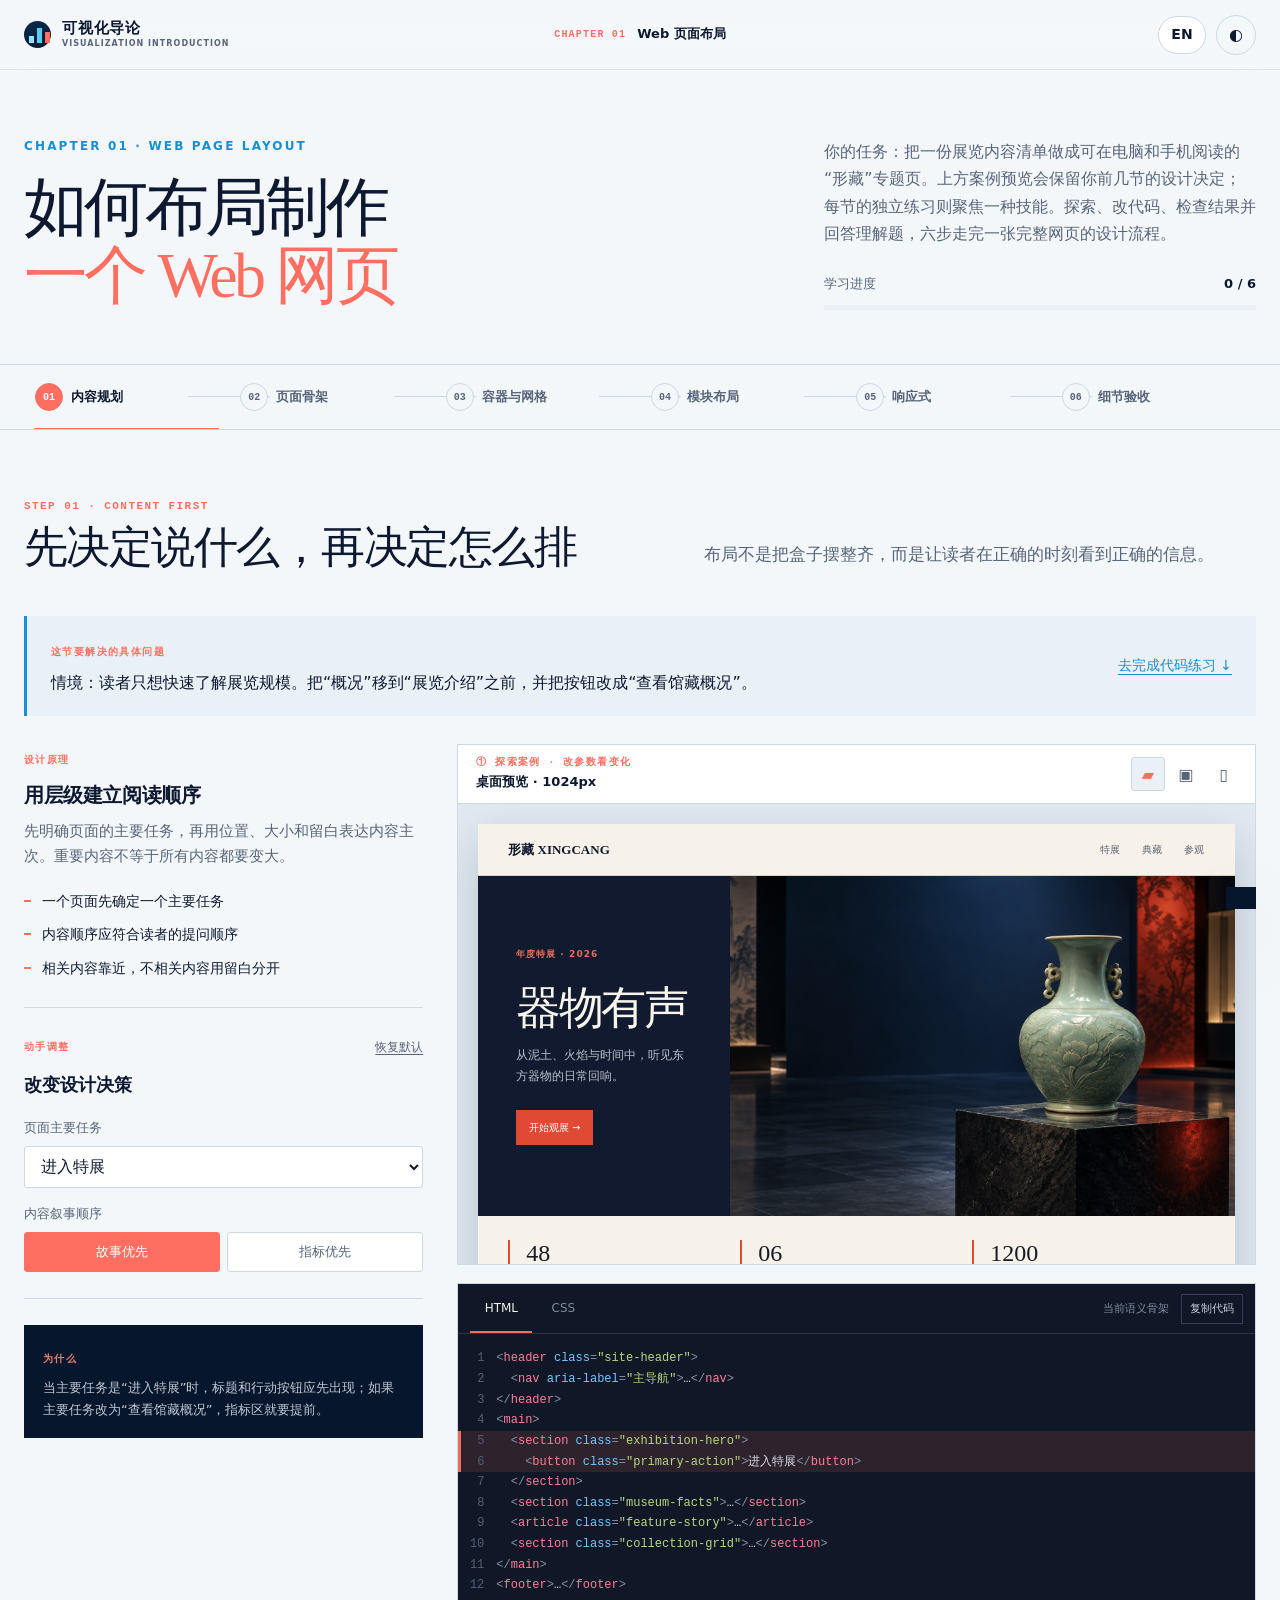
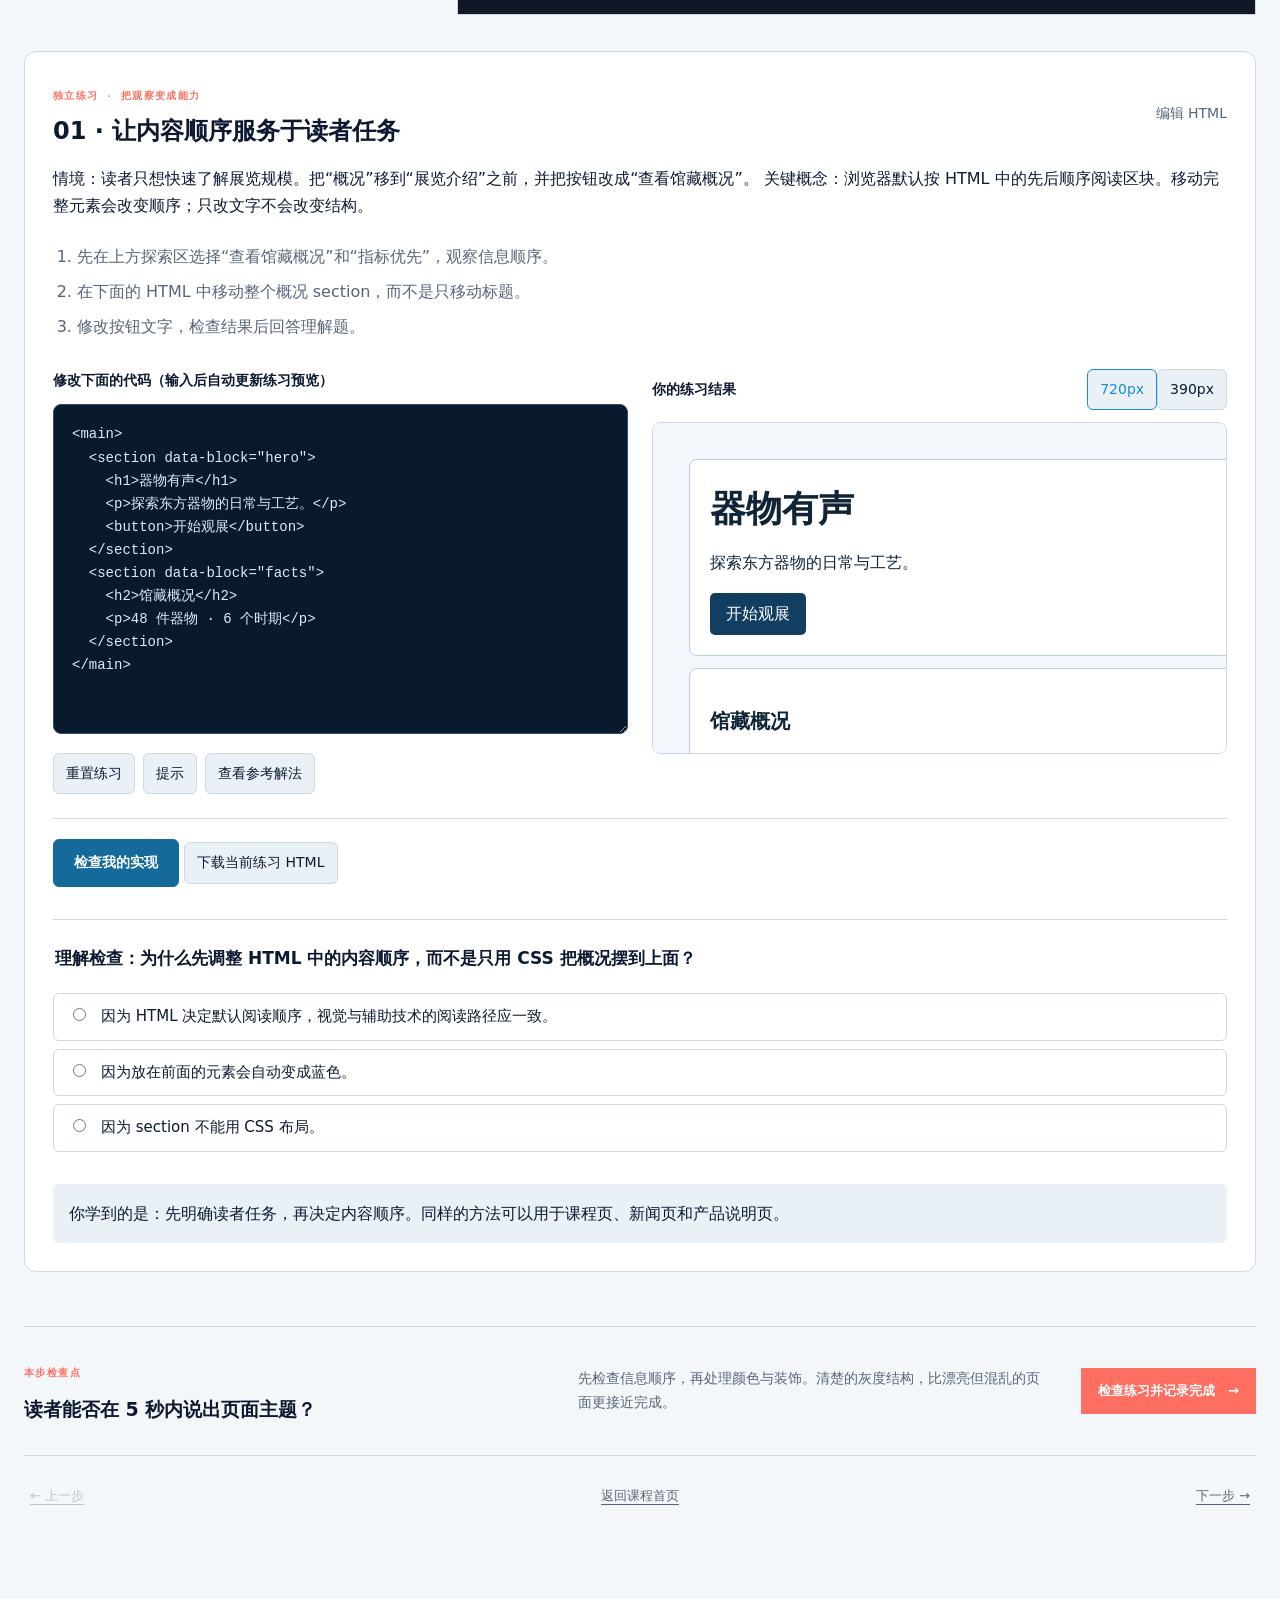
==== commit 8940dcab: "Add complete bilingual Web page layout lessons" ====
--- a/lesson-01/index.html
+++ b/lesson-01/index.html
@@ -7,40 +7,40 @@
     <meta name="theme-color" content="#111a2e" />
     <title>第一章 · Web 页面布局｜可视化导论</title>
     <link rel="icon" type="image/svg+xml" href="data:image/svg+xml,%3Csvg xmlns='http://www.w3.org/2000/svg' viewBox='0 0 64 64'%3E%3Crect width='64' height='64' rx='14' fill='%23111a2e'/%3E%3Cpath d='M15 16h34v8H15zm0 13h15v19H15zm20 0h14v8H35zm0 11h14v8H35z' fill='%23f2eee5'/%3E%3Ccircle cx='45' cy='20' r='4' fill='%23e04d35'/%3E%3C/svg%3E" />
-    <link rel="stylesheet" href="../styles.css?v=6" />
-    <link rel="stylesheet" href="./styles.css?v=4" />
-    <script type="module" src="./lesson.js?v=4"></script>
+    <link rel="stylesheet" href="../styles.css?v=8" />
+    <link rel="stylesheet" href="./styles.css?v=5" />
+    <script type="module" src="./lesson.js?v=5"></script>
   </head>
   <body class="lesson-page">
-    <a class="skip-link" href="#lesson-content">跳到课程内容</a>
+    <a class="skip-link" href="#lesson-content" data-i18n="skip">跳到课程内容</a>
     <header class="site-header lesson-topbar">
-      <a class="wordmark" href="../" aria-label="返回可视化导论首页">
-        <span class="wordmark-mark" aria-hidden="true"><i></i><i></i><i></i></span><span class="wordmark-copy"><b>可视化导论</b><small>VISUALIZATION INTRODUCTION</small></span>
+      <a class="wordmark" href="../" aria-label="返回可视化导论首页" data-i18n-label="brandHome">
+        <span class="wordmark-mark" aria-hidden="true"><i></i><i></i><i></i></span><span class="wordmark-copy"><b data-i18n="brand">可视化导论</b><small data-i18n="brandSmall">VISUALIZATION INTRODUCTION</small></span>
       </a>
-      <div class="chapter-label"><span>CHAPTER 01</span><b>Web 页面布局</b></div>
-      <button class="icon-button" type="button" data-theme-toggle aria-label="切换明暗主题"><span aria-hidden="true">◐</span></button>
+      <div class="chapter-label"><span>CHAPTER 01</span><b data-i18n="chapterLabel">Web 页面布局</b></div>
+      <div class="header-actions"><button class="language-button" type="button" data-language-toggle aria-label="Switch to English">EN</button><button class="icon-button" type="button" data-theme-toggle aria-label="切换明暗主题"><span aria-hidden="true">◐</span></button></div>
     </header>
 
     <section class="lesson-intro" aria-labelledby="lesson-title">
       <div>
-        <p class="eyebrow">CHAPTER 01 · WEB PAGE LAYOUT</p>
-        <h1 id="lesson-title">如何布局制作<br /><em>一个 Web 网页</em></h1>
+        <p class="eyebrow" data-i18n="introKicker">CHAPTER 01 · WEB PAGE LAYOUT</p>
+        <h1 id="lesson-title" data-i18n-html="introTitle">如何布局制作<br /><em>一个 Web 网页</em></h1>
       </div>
       <div class="intro-note">
-        <p>你的任务：把一份展览内容清单做成可在电脑和手机阅读的专题页。每节先探索案例，再独立修改代码，通过结果检查与理解题后记录进度。</p>
-        <div class="progress-meta"><span>学习进度</span><strong data-progress-text>0 / 6</strong></div>
-        <div class="progress-track" role="progressbar" aria-label="第一章学习进度" aria-valuemin="0" aria-valuemax="6" aria-valuenow="0" data-progress-track><i></i></div>
+        <p data-i18n="introCopy">你的任务：把一份展览内容清单做成可在电脑和手机阅读的专题页。每节先探索案例，再独立修改代码，通过结果检查与理解题后记录进度。</p>
+        <div class="progress-meta"><span data-i18n="progress">学习进度</span><strong data-progress-text>0 / 6</strong></div>
+        <div class="progress-track" role="progressbar" aria-label="第一章学习进度" data-i18n-label="progressLabel" aria-valuemin="0" aria-valuemax="6" aria-valuenow="0" data-progress-track><i></i></div>
       </div>
     </section>
 
-    <nav class="workflow-wrap" aria-label="第一章学习流程">
+    <nav class="workflow-wrap" aria-label="第一章学习流程" data-i18n-label="workflowLabel">
       <ol class="workflow" data-workflow>
-        <li><a href="#planning" data-step-link="planning"><span>01</span><b>内容规划</b><i aria-hidden="true"></i></a></li>
-        <li><a href="#structure" data-step-link="structure"><span>02</span><b>页面骨架</b><i aria-hidden="true"></i></a></li>
-        <li><a href="#grid" data-step-link="grid"><span>03</span><b>容器与网格</b><i aria-hidden="true"></i></a></li>
-        <li><a href="#modules" data-step-link="modules"><span>04</span><b>模块布局</b><i aria-hidden="true"></i></a></li>
-        <li><a href="#responsive" data-step-link="responsive"><span>05</span><b>响应式</b><i aria-hidden="true"></i></a></li>
-        <li><a href="#review" data-step-link="review"><span>06</span><b>细节验收</b><i aria-hidden="true"></i></a></li>
+        <li><a href="#planning" data-step-link="planning"><span>01</span><b data-i18n="planning">内容规划</b><i aria-hidden="true"></i></a></li>
+        <li><a href="#structure" data-step-link="structure"><span>02</span><b data-i18n="structure">页面骨架</b><i aria-hidden="true"></i></a></li>
+        <li><a href="#grid" data-step-link="grid"><span>03</span><b data-i18n="grid">容器与网格</b><i aria-hidden="true"></i></a></li>
+        <li><a href="#modules" data-step-link="modules"><span>04</span><b data-i18n="modules">模块布局</b><i aria-hidden="true"></i></a></li>
+        <li><a href="#responsive" data-step-link="responsive"><span>05</span><b data-i18n="responsive">响应式</b><i aria-hidden="true"></i></a></li>
+        <li><a href="#review" data-step-link="review"><span>06</span><b data-i18n="review">细节验收</b><i aria-hidden="true"></i></a></li>
       </ol>
     </nav>
 
@@ -50,100 +50,100 @@
         <p data-step-lead>布局不是把盒子摆整齐，而是让读者在正确的时刻看到正确的信息。</p>
       </header>
 
-      <aside class="lesson-mission"><div><span class="section-label">这节要解决的具体问题</span><p data-mission></p></div><a href="#practice">去完成代码练习 ↓</a></aside>
+      <aside class="lesson-mission"><div><span class="section-label" data-i18n="missionLabel">这节要解决的具体问题</span><p data-mission></p></div><a href="#practice" data-i18n="missionLink">去完成代码练习 ↓</a></aside>
 
       <div class="learning-grid">
         <aside class="theory-column">
           <section class="theory-block" aria-labelledby="principle-title">
-            <span class="section-label">设计原理</span>
+            <span class="section-label" data-i18n="principlesLabel">设计原理</span>
             <h3 id="principle-title" data-theory-title>用层级建立阅读顺序</h3>
             <p data-theory-copy>先明确页面的主要任务，再用位置、大小和留白表达内容主次。重要内容不等于所有内容都要变大。</p>
             <ul class="principle-list" data-principles></ul>
           </section>
           <section class="control-block" aria-labelledby="controls-title">
-            <div class="block-heading"><span class="section-label">动手调整</span><button type="button" class="reset-button" data-reset>恢复默认</button></div>
-            <h3 id="controls-title">改变设计决策</h3>
+            <div class="block-heading"><span class="section-label" data-i18n="controlsLabel">动手调整</span><button type="button" class="reset-button" data-reset data-i18n="reset">恢复默认</button></div>
+            <h3 id="controls-title" data-i18n="controlsTitle">改变设计决策</h3>
             <div class="controls" data-controls></div>
           </section>
-          <div class="insight" aria-live="polite"><span>为什么</span><p data-insight></p></div>
+          <div class="insight" aria-live="polite"><span data-i18n="insightLabel">为什么</span><p data-insight></p></div>
         </aside>
 
-        <section class="studio-column" aria-label="案例实时工作台">
+        <section class="studio-column" aria-label="案例实时工作台" data-i18n-label="studioLabel">
           <div class="preview-card">
             <div class="panel-toolbar">
-              <div><span class="section-label">① 探索案例 · 改参数看变化</span><strong data-preview-status>桌面预览 · 1024px</strong></div>
-              <div class="viewport-buttons" aria-label="预览宽度">
-                <button type="button" data-viewport="desktop" aria-pressed="true" title="桌面预览">▰</button>
-                <button type="button" data-viewport="tablet" aria-pressed="false" title="平板预览">▣</button>
-                <button type="button" data-viewport="mobile" aria-pressed="false" title="手机预览">▯</button>
+              <div><span class="section-label" data-i18n="exploreLabel">① 探索案例 · 改参数看变化</span><strong data-preview-status>桌面预览 · 1024px</strong></div>
+              <div class="viewport-buttons" aria-label="预览宽度" data-i18n-label="viewportLabel">
+                <button type="button" data-viewport="desktop" aria-pressed="true" title="桌面预览" data-i18n-title="desktopTitle">▰</button>
+                <button type="button" data-viewport="tablet" aria-pressed="false" title="平板预览" data-i18n-title="tabletTitle">▣</button>
+                <button type="button" data-viewport="mobile" aria-pressed="false" title="手机预览" data-i18n-title="mobileTitle">▯</button>
               </div>
             </div>
             <div class="preview-viewport" data-preview-viewport>
-              <article class="museum-preview" data-museum-preview aria-label="形藏数字博物馆案例预览">
+              <article class="museum-preview" data-museum-preview aria-label="形藏数字博物馆案例预览" data-i18n-label="museumLabel">
                 <div class="guide-grid" data-grid-overlay aria-hidden="true"></div>
-                <header class="museum-nav" data-region="header"><a href="#" tabindex="-1">形藏 XINGCANG</a><nav><span>特展</span><span>典藏</span><span>参观</span></nav></header>
+                <header class="museum-nav" data-region="header"><a href="#" tabindex="-1" data-i18n="museumBrand">形藏 XINGCANG</a><nav><span data-i18n="museumNav1">特展</span><span data-i18n="museumNav2">典藏</span><span data-i18n="museumNav3">参观</span></nav></header>
                 <section class="museum-hero" data-region="hero">
                   <div class="museum-hero-copy">
-                    <small>年度特展 · 2026</small>
-                    <h3>器物有声</h3>
-                    <p>从泥土、火焰与时间中，听见东方器物的日常回响。</p>
+                    <small data-i18n="museumYear">年度特展 · 2026</small>
+                    <h3 data-i18n="museumTitle">器物有声</h3>
+                    <p data-i18n="museumIntro">从泥土、火焰与时间中，听见东方器物的日常回响。</p>
                     <button type="button" tabindex="-1">开始观展 →</button>
                   </div>
-                  <img src="../assets/museum-hero.png" alt="展厅中的青瓷花瓶" width="1536" height="1024" />
+                  <img src="../assets/museum-hero.png" alt="展厅中的青瓷花瓶" data-i18n-alt="museumAlt" width="1536" height="1024" />
                 </section>
                 <dl class="museum-facts" data-region="facts">
-                  <div><dt>48</dt><dd>精选器物</dd></div><div><dt>06</dt><dd>历史时期</dd></div><div><dt>1200</dt><dd>年工艺流变</dd></div>
+                  <div><dt>48</dt><dd data-i18n="museumFact1">精选器物</dd></div><div><dt>06</dt><dd data-i18n="museumFact2">历史时期</dd></div><div><dt>1200</dt><dd data-i18n="museumFact3">年工艺流变</dd></div>
                 </dl>
                 <section class="museum-feature" data-region="feature">
-                  <div><small>CURATOR'S NOTE</small><h4>一只器物，如何保存生活的温度？</h4></div>
-                  <p>观察比例、釉色和使用痕迹，器物便不再只是玻璃柜中的年代标签。</p>
+                  <div><small>CURATOR'S NOTE</small><h4 data-i18n="museumFeatureTitle">一只器物，如何保存生活的温度？</h4></div>
+                  <p data-i18n="museumFeatureCopy">观察比例、釉色和使用痕迹，器物便不再只是玻璃柜中的年代标签。</p>
                 </section>
                 <section class="museum-gallery" data-region="gallery">
-                  <article><span>01</span><h4>青瓷：雨过天青</h4><p>以留白突出材质与轮廓。</p></article>
-                  <article><span>02</span><h4>陶器：火的尺度</h4><p>从实用器到精神容器。</p></article>
-                  <article><span>03</span><h4>金工：光的秩序</h4><p>细部纹样构成观看路径。</p></article>
+                  <article><span>01</span><h4 data-i18n="museumCard1Title">青瓷：雨过天青</h4><p data-i18n="museumCard1Copy">以留白突出材质与轮廓。</p></article>
+                  <article><span>02</span><h4 data-i18n="museumCard2Title">陶器：火的尺度</h4><p data-i18n="museumCard2Copy">从实用器到精神容器。</p></article>
+                  <article><span>03</span><h4 data-i18n="museumCard3Title">金工：光的秩序</h4><p data-i18n="museumCard3Copy">细部纹样构成观看路径。</p></article>
                 </section>
-                <footer class="museum-footer" data-region="footer"><strong>形藏</strong><span>示例内容仅用于页面布局教学</span></footer>
+                <footer class="museum-footer" data-region="footer"><strong data-i18n="museumFooter">形藏</strong><span data-i18n="museumDisclaimer">示例内容仅用于页面布局教学</span></footer>
               </article>
             </div>
           </div>
 
           <div class="code-card">
             <div class="code-toolbar">
-              <div class="code-tabs" role="tablist" aria-label="代码语言">
+              <div class="code-tabs" role="tablist" aria-label="代码语言" data-i18n-label="codeLabel">
                 <button type="button" role="tab" data-code-tab="html" aria-selected="true">HTML</button>
                 <button type="button" role="tab" data-code-tab="css" aria-selected="false">CSS</button>
               </div>
-              <div><span data-code-note>当前结构</span><button type="button" class="copy-button" data-copy-code>复制代码</button></div>
+              <div><span data-code-note>当前结构</span><button type="button" class="copy-button" data-copy-code data-i18n="copyCode">复制代码</button></div>
             </div>
-            <pre class="code-view" aria-label="与预览同步的关键代码"><code data-code></code></pre>
+            <pre class="code-view" aria-label="与预览同步的关键代码" data-i18n-label="codeViewLabel"><code data-code></code></pre>
           </div>
         </section>
       </div>
 
       <section class="practice-lab" id="practice" aria-labelledby="practice-title">
-        <header class="practice-heading"><div><span class="section-label">独立练习 · 把观察变成能力</span><h2 id="practice-title" data-practice-title></h2></div><span data-practice-language></span></header>
+        <header class="practice-heading"><div><span class="section-label" data-i18n="practiceKicker">独立练习 · 把观察变成能力</span><h2 id="practice-title" data-practice-title></h2></div><span data-practice-language></span></header>
         <p data-practice-goal></p>
         <ol class="practice-instructions" data-practice-instructions></ol>
         <div class="practice-grid">
-          <div><label class="editor-label" for="practice-editor">修改下面的代码（输入后自动更新练习预览）</label><textarea id="practice-editor" spellcheck="false" autocapitalize="off" autocomplete="off" data-practice-editor></textarea><div class="practice-actions"><button type="button" data-practice-reset>重置练习</button><button type="button" data-practice-hint>提示</button><button type="button" data-practice-answer>查看参考解法</button></div><p class="practice-hint" data-practice-hint-text hidden></p></div>
-          <div><div class="exercise-preview-bar"><strong>你的练习结果</strong><div><button type="button" data-practice-width="720" aria-pressed="true">720px</button><button type="button" data-practice-width="390" aria-pressed="false">390px</button></div></div><div class="exercise-frame-scroll"><iframe title="独立练习实时预览" sandbox="allow-same-origin" data-practice-frame></iframe></div></div>
+          <div><label class="editor-label" for="practice-editor" data-i18n="editorLabel">修改下面的代码（输入后自动更新练习预览）</label><textarea id="practice-editor" spellcheck="false" autocapitalize="off" autocomplete="off" data-practice-editor></textarea><div class="practice-actions"><button type="button" data-practice-reset data-i18n="practiceReset">重置练习</button><button type="button" data-practice-hint data-i18n="hint">提示</button><button type="button" data-practice-answer data-i18n="answer">查看参考解法</button></div><p class="practice-hint" data-practice-hint-text hidden></p></div>
+          <div><div class="exercise-preview-bar"><strong data-i18n="practiceResult">你的练习结果</strong><div><button type="button" data-practice-width="720" aria-pressed="true">720px</button><button type="button" data-practice-width="390" aria-pressed="false">390px</button></div></div><div class="exercise-frame-scroll"><iframe title="独立练习实时预览" data-i18n-title="practiceFrame" sandbox="allow-same-origin" data-practice-frame></iframe></div></div>
         </div>
-        <div class="practice-assessment"><button type="button" class="check-practice" data-practice-check>检查我的实现</button> <button type="button" data-practice-download>下载当前练习 HTML</button><ul data-practice-results aria-live="polite"></ul></div>
+        <div class="practice-assessment"><button type="button" class="check-practice" data-practice-check data-i18n="check">检查我的实现</button> <button type="button" data-practice-download data-i18n="download">下载当前练习 HTML</button><ul data-practice-results aria-live="polite"></ul></div>
         <fieldset class="understanding-question"><legend data-practice-question></legend><div data-practice-options></div><p data-practice-quiz-feedback aria-live="polite"></p></fieldset>
         <p class="practice-transfer" data-practice-transfer></p>
       </section>
 
       <section class="checkpoint" aria-labelledby="checkpoint-title">
-        <div><span class="section-label">本步检查点</span><h3 id="checkpoint-title" data-checkpoint-title>读者能否在 5 秒内说出页面主题？</h3></div>
+        <div><span class="section-label" data-i18n="checkpoint">本步检查点</span><h3 id="checkpoint-title" data-checkpoint-title>读者能否在 5 秒内说出页面主题？</h3></div>
         <p data-checkpoint-copy>先检查信息顺序，再讨论颜色和装饰。一个清楚的灰度线框图，通常比一个混乱的精美页面更接近正确答案。</p>
         <button class="complete-step" type="button" data-complete-step><span data-complete-label>完成本步并继续</span><b aria-hidden="true">→</b></button>
       </section>
 
-      <nav class="step-pagination" aria-label="步骤导航">
-        <button type="button" data-prev-step>← 上一步</button>
-        <a href="../">返回课程首页</a>
-        <button type="button" data-next-step>下一步 →</button>
+      <nav class="step-pagination" aria-label="步骤导航" data-i18n-label="stepNavigation">
+        <button type="button" data-prev-step data-i18n="previous">← 上一步</button>
+        <a href="../" data-i18n="back">返回课程首页</a>
+        <button type="button" data-next-step data-i18n="next">下一步 →</button>
       </nav>
     </main>
     <div class="toast" role="status" aria-live="polite" data-toast></div>
--- a/styles.css
+++ b/styles.css
@@ -112,6 +112,12 @@
   cursor: pointer;
 }
 .icon-button:hover { color: var(--red); border-color: var(--red); }
+.header-actions { display: flex; align-items: center; justify-self: end; gap: 10px; }
+.language-button { min-width: 48px; min-height: 38px; padding: 0 10px; border: 1px solid var(--line); border-radius: 20px; color: var(--ink); background: var(--surface); font-size: 14px; font-weight: 750; cursor: pointer; }
+.language-button:hover { border-color: var(--blue); color: var(--blue); }
+.language-button:focus-visible { outline: 3px solid var(--red); outline-offset: 3px; }
+[lang="en"] .wordmark-copy b { font-size: 13px; letter-spacing: -.02em; }
+@media (max-width: 500px) { .header-actions { gap: 6px; } [lang="en"] .wordmark-copy b { font-size: 11px; } .language-button { min-width: 42px; padding: 0 6px; } }
 
 .home-hero {
   position: relative;
